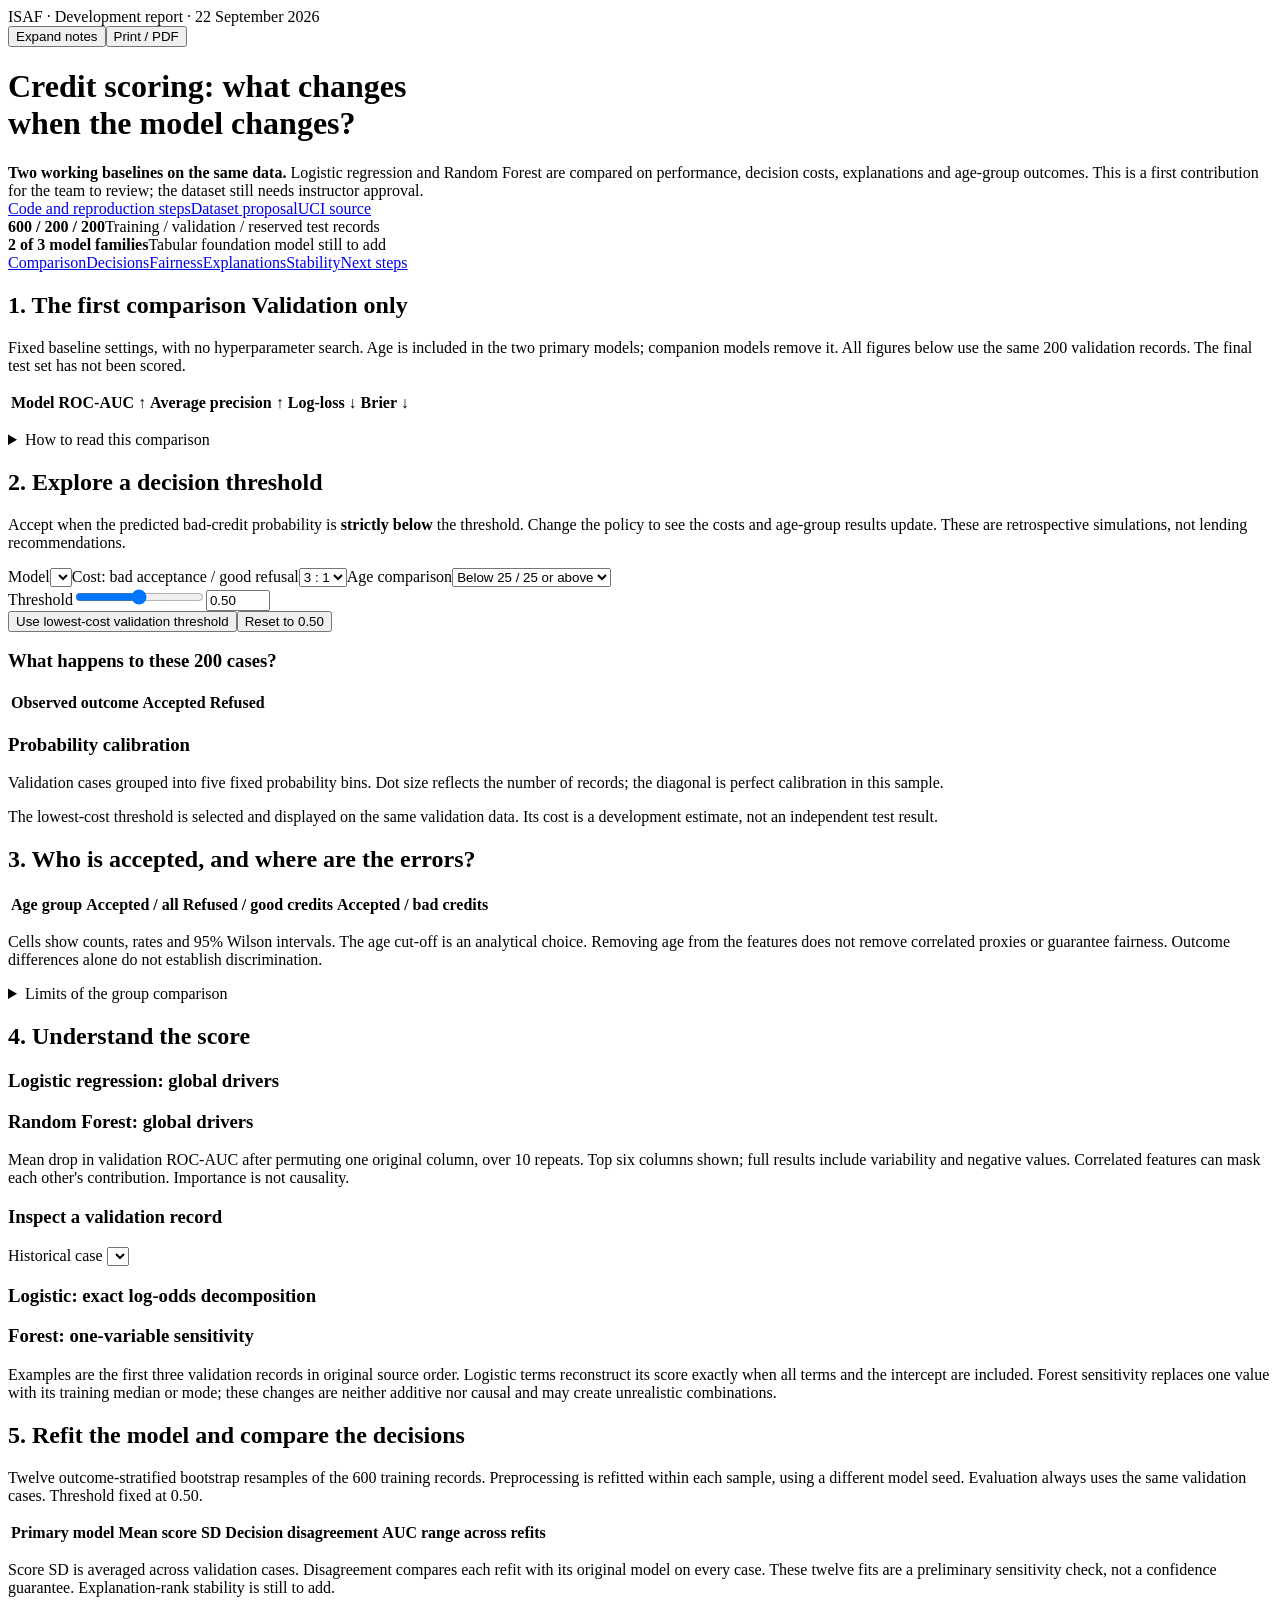
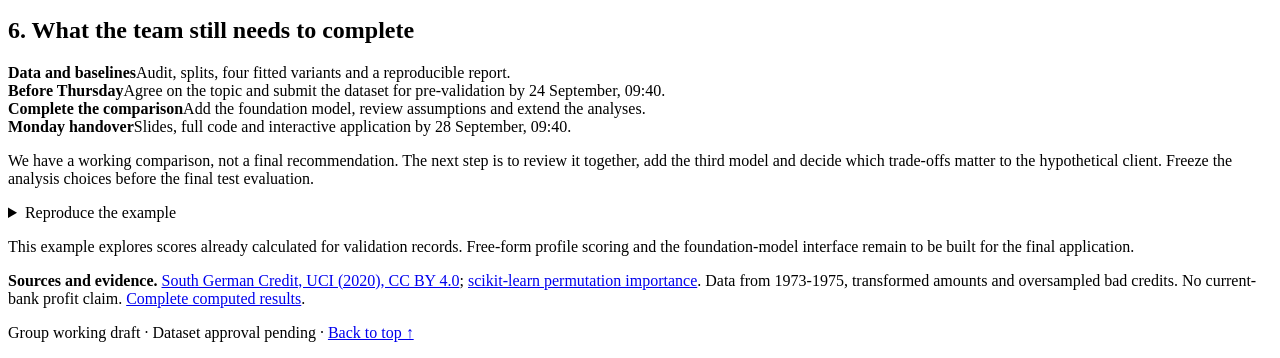
==== web/report.html @ 65735120 "Build reproducible baselines and interactive validation report" ====
<!doctype html><html lang="en"><head><meta charset="utf-8"><meta name="viewport" content="width=device-width,initial-scale=1"><meta name="description" content="Reproducible credit-scoring development results: logistic regression, Random Forest and age-group analysis."><title>Credit scoring | First model comparison</title><style>__STYLE__</style></head><body><main class="wrap" id="top">
<div class="topline"><span>ISAF · Development report · 22 September 2026</span><div class="actions"><button id="notes">Expand notes</button><button id="print">Print / PDF</button></div></div>
<h1>Credit scoring: what changes<br>when the model changes?</h1>
<div class="lede"><strong>Two working baselines on the same data.</strong> Logistic regression and Random Forest are compared on performance, decision costs, explanations and age-group outcomes. This is a first contribution for the team to review; the dataset still needs instructor approval.</div>
<div class="links"><a href="https://github.com/RemiBp/fairness-credit-scoring">Code and reproduction steps</a><a href="https://github.com/RemiBp/fairness-credit-scoring/blob/main/docs/dataset-proposal.pdf">Dataset proposal</a><a href="https://doi.org/10.24432/C5QG88">UCI source</a></div>
<div class="scores"><div class="stat"><b id="best-auc"></b><span id="best-label"></span></div><div class="stat"><b>600 / 200 / 200</b><span>Training / validation / reserved test records</span></div><div class="stat warn"><b>2 of 3 model families</b><span>Tabular foundation model still to add</span></div></div>
<nav class="toc" aria-label="Report sections"><a href="#comparison">Comparison</a><a href="#decisions">Decisions</a><a href="#fairness">Fairness</a><a href="#explain">Explanations</a><a href="#stability">Stability</a><a href="#next">Next steps</a></nav>
<section class="block" id="comparison"><h2>1. The first comparison <span class="pill">Validation only</span></h2>
<p class="note">Fixed baseline settings, with no hyperparameter search. Age is included in the two primary models; companion models remove it. All figures below use the same 200 validation records. The final test set has not been scored.</p>
<div class="table-wrap" tabindex="0" aria-label="Model metrics"><table><thead><tr><th scope="col">Model</th><th scope="col">ROC-AUC ↑</th><th scope="col">Average precision ↑</th><th scope="col">Log-loss ↓</th><th scope="col">Brier ↓</th></tr></thead><tbody id="comparison-rows"></tbody></table></div>
<p class="takeaway" id="comparison-summary"></p>
<details class="technical"><summary>How to read this comparison</summary><p>ROC-AUC measures ranking; average precision summarises the precision-recall curve for bad-credit outcomes. Log-loss and Brier evaluate probabilities. The constant baseline predicts the training bad-credit rate for every validation case.</p><p>AUC intervals and the difference between the two primary models use 1,000 paired, outcome-stratified bootstrap samples of validation rows. These are conditional on the fitted models, not estimates of all training uncertainty. Repeated decisions based on this validation set can overfit it.</p><p>Data are historical and bad credits were oversampled. Sample probabilities and calibration cannot be treated as current population default rates.</p></details></section>
<section class="block" id="decisions"><h2>2. Explore a decision threshold</h2><p class="note">Accept when the predicted bad-credit probability is <strong>strictly below</strong> the threshold. Change the policy to see the costs and age-group results update. These are retrospective simulations, not lending recommendations.</p>
<div class="controls"><label for="model">Model<select id="model"></select></label><label for="ratio">Cost: bad acceptance / good refusal<select id="ratio"><option value="1">1 : 1</option><option value="3" selected>3 : 1</option><option value="5">5 : 1</option></select></label><label for="age-cut">Age comparison<select id="age-cut"><option value="25">Below 25 / 25 or above</option><option value="30">Below 30 / 30 or above</option></select></label></div>
<div class="threshold"><label for="threshold">Threshold</label><input id="threshold" type="range" min="0" max="1" step="0.01" value="0.5"><input id="threshold-number" aria-label="Threshold value" type="number" min="0" max="1" step="0.01" value="0.50"></div>
<div class="actions"><button id="optimal">Use lowest-cost validation threshold</button><button id="reset">Reset to 0.50</button></div>
<div id="policy-stats" class="scores" aria-live="polite"></div>
<div class="split"><div class="mini"><h3>What happens to these 200 cases?</h3><table><thead><tr><th>Observed outcome</th><th>Accepted</th><th>Refused</th></tr></thead><tbody id="confusion"></tbody></table><p class="note" id="cost-note"></p></div><div class="mini"><h3>Probability calibration</h3><div id="calibration"></div><p class="note">Validation cases grouped into five fixed probability bins. Dot size reflects the number of records; the diagonal is perfect calibration in this sample.</p></div></div>
<p class="callout" id="threshold-caveat">The lowest-cost threshold is selected and displayed on the same validation data. Its cost is a development estimate, not an independent test result.</p>
</section>
<section class="block" id="fairness"><h2>3. Who is accepted, and where are the errors?</h2><p class="note" id="fairness-context"></p><div class="table-wrap" tabindex="0" aria-label="Age group outcomes"><table><thead><tr><th>Age group</th><th>Accepted / all</th><th>Refused / good credits</th><th>Accepted / bad credits</th></tr></thead><tbody id="fairness-rows"></tbody></table></div><p class="takeaway" id="fairness-gap"></p>
<p class="note">Cells show counts, rates and 95% Wilson intervals. The age cut-off is an analytical choice. Removing age from the features does not remove correlated proxies or guarantee fairness. Outcome differences alone do not establish discrimination.</p>
<details class="technical"><summary>Limits of the group comparison</summary><p>Intervals describe uncertainty in each subgroup rate conditional on the model and chosen threshold. They are not confidence intervals for a between-group difference and do not account for threshold selection. Small denominators make estimates imprecise. The dataset's combined personal-status variable cannot reliably reconstruct sex, so no male/female analysis is attempted.</p></details></section>
<section class="block" id="explain"><h2>4. Understand the score</h2><div class="split"><div><h3>Logistic regression: global drivers</h3><div id="logistic-importance"></div></div><div><h3>Random Forest: global drivers</h3><div id="forest-importance"></div></div></div><p class="note">Mean drop in validation ROC-AUC after permuting one original column, over 10 repeats. Top six columns shown; full results include variability and negative values. Correlated features can mask each other's contribution. Importance is not causality.</p>
<h3>Inspect a validation record</h3><label for="case-select" class="note">Historical case</label> <select id="case-select"></select><div id="case-info" class="callout"></div>
<div class="split"><div><h3>Logistic: exact log-odds decomposition</h3><div id="logistic-local"></div></div><div><h3>Forest: one-variable sensitivity</h3><div id="forest-local"></div></div></div><p class="note">Examples are the first three validation records in original source order. Logistic terms reconstruct its score exactly when all terms and the intercept are included. Forest sensitivity replaces one value with its training median or mode; these changes are neither additive nor causal and may create unrealistic combinations.</p></section>
<section class="block" id="stability"><h2>5. Refit the model and compare the decisions</h2><p class="note">Twelve outcome-stratified bootstrap resamples of the 600 training records. Preprocessing is refitted within each sample, using a different model seed. Evaluation always uses the same validation cases. Threshold fixed at 0.50.</p><div class="table-wrap" tabindex="0"><table><thead><tr><th>Primary model</th><th>Mean score SD</th><th>Decision disagreement</th><th>AUC range across refits</th></tr></thead><tbody id="stability-rows"></tbody></table></div><p class="note">Score SD is averaged across validation cases. Disagreement compares each refit with its original model on every case. These twelve fits are a preliminary sensitivity check, not a confidence guarantee. Explanation-rank stability is still to add.</p></section>
<section class="block" id="next"><h2>6. What the team still needs to complete</h2><div class="progress"><div><b>Data and baselines</b>Audit, splits, four fitted variants and a reproducible report.</div><div><b>Before Thursday</b>Agree on the topic and submit the dataset for pre-validation by 24 September, 09:40.</div><div><b>Complete the comparison</b>Add the foundation model, review assumptions and extend the analyses.</div><div><b>Monday handover</b>Slides, full code and interactive application by 28 September, 09:40.</div></div>
<p>We have a working comparison, not a final recommendation. The next step is to review it together, add the third model and decide which trade-offs matter to the hypothetical client. Freeze the analysis choices before the final test evaluation.</p>
<details class="technical"><summary>Reproduce the example</summary><p>From the repository root, create a Python environment, install <code>requirements.txt</code>, then run <code>python benchmark.py</code> and <code>python build_report.py</code>. Open <code>docs/index.html</code>. It is self-contained and works offline. Fitted pipelines are saved locally in <code>models/</code>; public results contain validation predictions only.</p><p id="versions"></p><p>Model settings: regularised logistic regression with C=1; Random Forest with 250 trees, minimum leaf size 5 and square-root feature sampling. No tuning of those settings was conducted.</p></details>
<p class="note">This example explores scores already calculated for validation records. Free-form profile scoring and the foundation-model interface remain to be built for the final application.</p></section>
<footer class="foot"><strong>Sources and evidence.</strong> <a href="https://doi.org/10.24432/C5QG88">South German Credit, UCI (2020), CC BY 4.0</a>; <a href="https://scikit-learn.org/1.7/modules/permutation_importance.html">scikit-learn permutation importance</a>. Data from 1973-1975, transformed amounts and oversampled bad credits. No current-bank profit claim. <a href="https://github.com/RemiBp/fairness-credit-scoring/tree/main/results">Complete computed results</a>.<p>Group working draft · Dataset approval pending · <a href="#top">Back to top ↑</a></p></footer>
<noscript><p class="callout">Enable JavaScript to display the computed metrics and use the controls. The JSON results are available in the repository.</p></noscript></main><script id="benchmark-data" type="application/json">__DATA__</script><script>__METRICS__
__APP__</script></body></html>
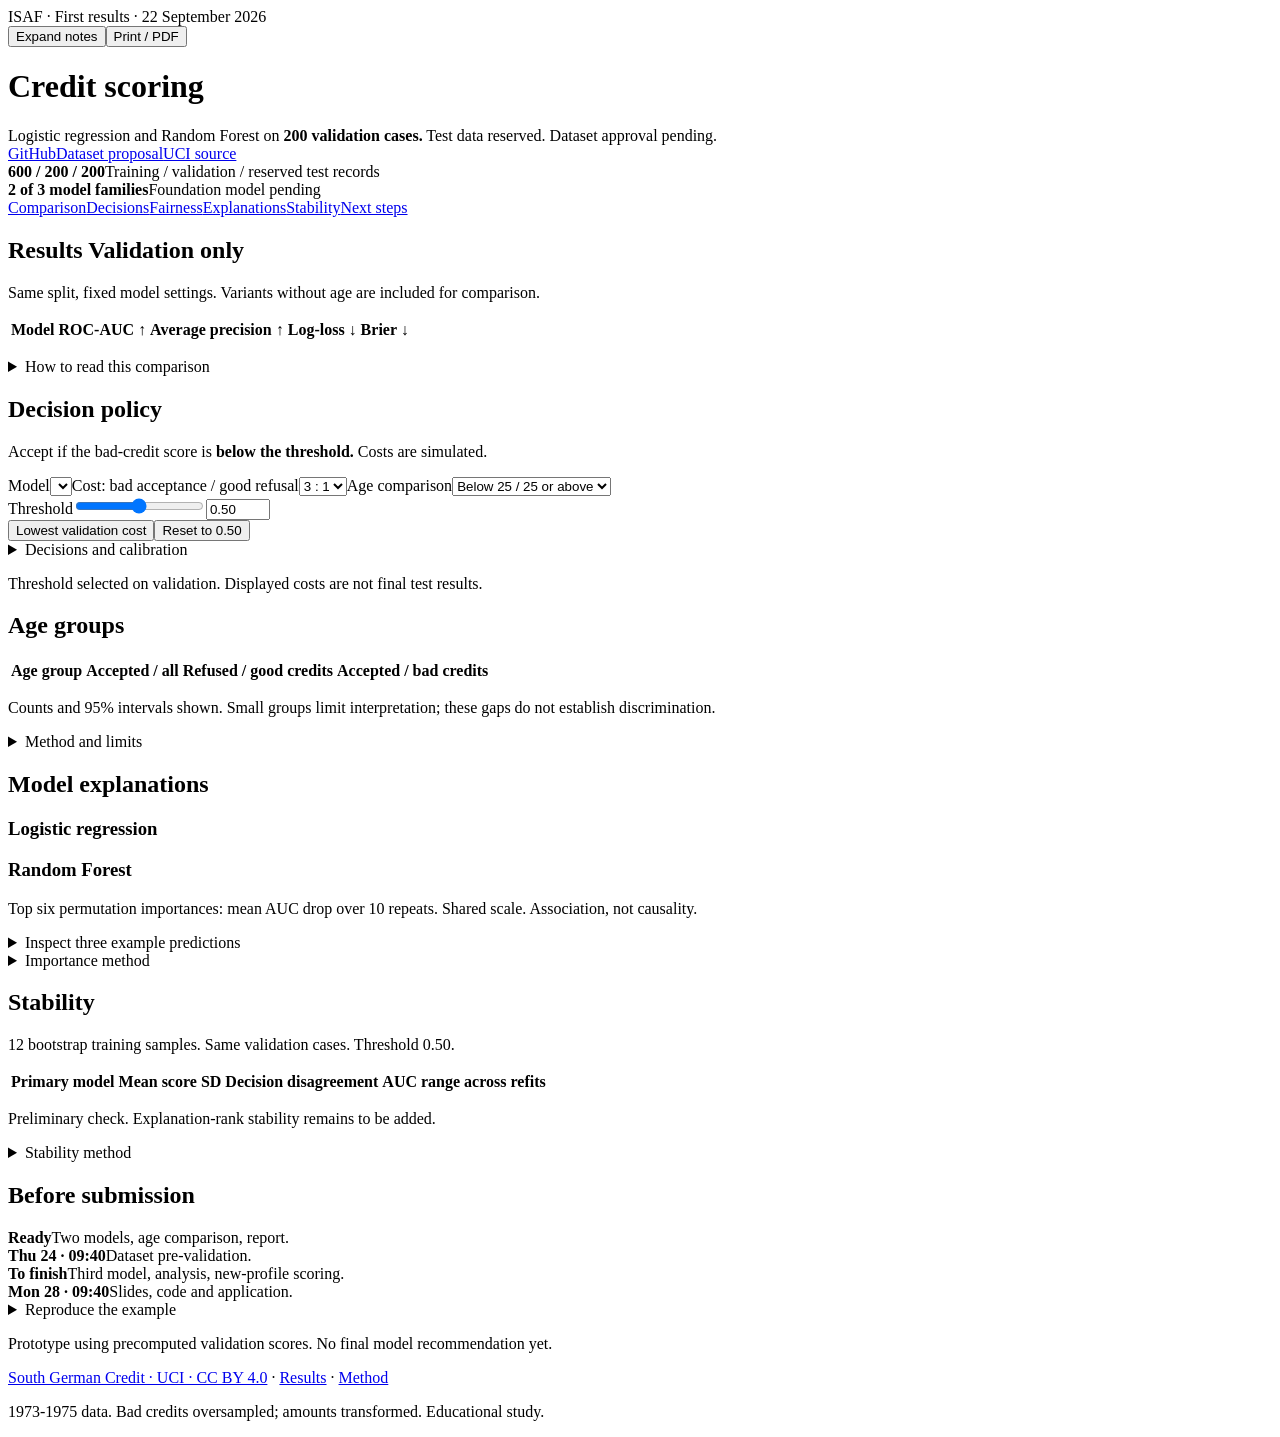
==== commit c068a926: "Shorten report and repository overview" ====
--- a/web/report.html
+++ b/web/report.html
@@ -1,34 +1,33 @@
 <!doctype html><html lang="en"><head><meta charset="utf-8"><meta name="viewport" content="width=device-width,initial-scale=1"><meta name="description" content="Reproducible credit-scoring development results: logistic regression, Random Forest and age-group analysis."><title>Credit scoring | First model comparison</title><style>__STYLE__</style></head><body><main class="wrap" id="top">
-<div class="topline"><span>ISAF · Development report · 22 September 2026</span><div class="actions"><button id="notes">Expand notes</button><button id="print">Print / PDF</button></div></div>
-<h1>Credit scoring: what changes<br>when the model changes?</h1>
-<div class="lede"><strong>Two working baselines on the same data.</strong> Logistic regression and Random Forest are compared on performance, decision costs, explanations and age-group outcomes. This is a first contribution for the team to review; the dataset still needs instructor approval.</div>
-<div class="links"><a href="https://github.com/RemiBp/fairness-credit-scoring">Code and reproduction steps</a><a href="https://github.com/RemiBp/fairness-credit-scoring/blob/main/docs/dataset-proposal.pdf">Dataset proposal</a><a href="https://doi.org/10.24432/C5QG88">UCI source</a></div>
-<div class="scores"><div class="stat"><b id="best-auc"></b><span id="best-label"></span></div><div class="stat"><b>600 / 200 / 200</b><span>Training / validation / reserved test records</span></div><div class="stat warn"><b>2 of 3 model families</b><span>Tabular foundation model still to add</span></div></div>
+<div class="topline"><span>ISAF · First results · 22 September 2026</span><div class="actions"><button id="notes">Expand notes</button><button id="print">Print / PDF</button></div></div>
+<h1>Credit scoring</h1>
+<div class="lede">Logistic regression and Random Forest on <strong>200 validation cases.</strong> Test data reserved. Dataset approval pending.</div>
+<div class="links"><a href="https://github.com/RemiBp/fairness-credit-scoring">GitHub</a><a href="https://github.com/RemiBp/fairness-credit-scoring/blob/main/docs/dataset-proposal.pdf">Dataset proposal</a><a href="https://doi.org/10.24432/C5QG88">UCI source</a></div>
+<div class="scores"><div class="stat"><b id="best-auc"></b><span id="best-label"></span></div><div class="stat"><b>600 / 200 / 200</b><span>Training / validation / reserved test records</span></div><div class="stat warn"><b>2 of 3 model families</b><span>Foundation model pending</span></div></div>
 <nav class="toc" aria-label="Report sections"><a href="#comparison">Comparison</a><a href="#decisions">Decisions</a><a href="#fairness">Fairness</a><a href="#explain">Explanations</a><a href="#stability">Stability</a><a href="#next">Next steps</a></nav>
-<section class="block" id="comparison"><h2>1. The first comparison <span class="pill">Validation only</span></h2>
-<p class="note">Fixed baseline settings, with no hyperparameter search. Age is included in the two primary models; companion models remove it. All figures below use the same 200 validation records. The final test set has not been scored.</p>
+<section class="block" id="comparison"><h2>Results <span class="pill">Validation only</span></h2>
+<p class="note">Same split, fixed model settings. Variants without age are included for comparison.</p>
 <div class="table-wrap" tabindex="0" aria-label="Model metrics"><table><thead><tr><th scope="col">Model</th><th scope="col">ROC-AUC ↑</th><th scope="col">Average precision ↑</th><th scope="col">Log-loss ↓</th><th scope="col">Brier ↓</th></tr></thead><tbody id="comparison-rows"></tbody></table></div>
 <p class="takeaway" id="comparison-summary"></p>
 <details class="technical"><summary>How to read this comparison</summary><p>ROC-AUC measures ranking; average precision summarises the precision-recall curve for bad-credit outcomes. Log-loss and Brier evaluate probabilities. The constant baseline predicts the training bad-credit rate for every validation case.</p><p>AUC intervals and the difference between the two primary models use 1,000 paired, outcome-stratified bootstrap samples of validation rows. These are conditional on the fitted models, not estimates of all training uncertainty. Repeated decisions based on this validation set can overfit it.</p><p>Data are historical and bad credits were oversampled. Sample probabilities and calibration cannot be treated as current population default rates.</p></details></section>
-<section class="block" id="decisions"><h2>2. Explore a decision threshold</h2><p class="note">Accept when the predicted bad-credit probability is <strong>strictly below</strong> the threshold. Change the policy to see the costs and age-group results update. These are retrospective simulations, not lending recommendations.</p>
+<section class="block" id="decisions"><h2>Decision policy</h2><p class="note">Accept if the bad-credit score is <strong>below the threshold.</strong> Costs are simulated.</p>
 <div class="controls"><label for="model">Model<select id="model"></select></label><label for="ratio">Cost: bad acceptance / good refusal<select id="ratio"><option value="1">1 : 1</option><option value="3" selected>3 : 1</option><option value="5">5 : 1</option></select></label><label for="age-cut">Age comparison<select id="age-cut"><option value="25">Below 25 / 25 or above</option><option value="30">Below 30 / 30 or above</option></select></label></div>
 <div class="threshold"><label for="threshold">Threshold</label><input id="threshold" type="range" min="0" max="1" step="0.01" value="0.5"><input id="threshold-number" aria-label="Threshold value" type="number" min="0" max="1" step="0.01" value="0.50"></div>
-<div class="actions"><button id="optimal">Use lowest-cost validation threshold</button><button id="reset">Reset to 0.50</button></div>
+<div class="actions"><button id="optimal">Lowest validation cost</button><button id="reset">Reset to 0.50</button></div>
 <div id="policy-stats" class="scores" aria-live="polite"></div>
-<div class="split"><div class="mini"><h3>What happens to these 200 cases?</h3><table><thead><tr><th>Observed outcome</th><th>Accepted</th><th>Refused</th></tr></thead><tbody id="confusion"></tbody></table><p class="note" id="cost-note"></p></div><div class="mini"><h3>Probability calibration</h3><div id="calibration"></div><p class="note">Validation cases grouped into five fixed probability bins. Dot size reflects the number of records; the diagonal is perfect calibration in this sample.</p></div></div>
-<p class="callout" id="threshold-caveat">The lowest-cost threshold is selected and displayed on the same validation data. Its cost is a development estimate, not an independent test result.</p>
+<details class="technical"><summary>Decisions and calibration</summary><div class="split"><div class="mini"><h3>Observed outcomes</h3><table><thead><tr><th>Observed outcome</th><th>Accepted</th><th>Refused</th></tr></thead><tbody id="confusion"></tbody></table><p class="note" id="cost-note"></p></div><div class="mini"><h3>Probability calibration</h3><div id="calibration"></div><p class="note">Five probability bins. Dot size shows the count; the diagonal is perfect calibration.</p></div></div></details>
+<p class="callout" id="threshold-caveat">Threshold selected on validation. Displayed costs are not final test results.</p>
 </section>
-<section class="block" id="fairness"><h2>3. Who is accepted, and where are the errors?</h2><p class="note" id="fairness-context"></p><div class="table-wrap" tabindex="0" aria-label="Age group outcomes"><table><thead><tr><th>Age group</th><th>Accepted / all</th><th>Refused / good credits</th><th>Accepted / bad credits</th></tr></thead><tbody id="fairness-rows"></tbody></table></div><p class="takeaway" id="fairness-gap"></p>
-<p class="note">Cells show counts, rates and 95% Wilson intervals. The age cut-off is an analytical choice. Removing age from the features does not remove correlated proxies or guarantee fairness. Outcome differences alone do not establish discrimination.</p>
-<details class="technical"><summary>Limits of the group comparison</summary><p>Intervals describe uncertainty in each subgroup rate conditional on the model and chosen threshold. They are not confidence intervals for a between-group difference and do not account for threshold selection. Small denominators make estimates imprecise. The dataset's combined personal-status variable cannot reliably reconstruct sex, so no male/female analysis is attempted.</p></details></section>
-<section class="block" id="explain"><h2>4. Understand the score</h2><div class="split"><div><h3>Logistic regression: global drivers</h3><div id="logistic-importance"></div></div><div><h3>Random Forest: global drivers</h3><div id="forest-importance"></div></div></div><p class="note">Mean drop in validation ROC-AUC after permuting one original column, over 10 repeats. Top six columns shown; full results include variability and negative values. Correlated features can mask each other's contribution. Importance is not causality.</p>
-<h3>Inspect a validation record</h3><label for="case-select" class="note">Historical case</label> <select id="case-select"></select><div id="case-info" class="callout"></div>
-<div class="split"><div><h3>Logistic: exact log-odds decomposition</h3><div id="logistic-local"></div></div><div><h3>Forest: one-variable sensitivity</h3><div id="forest-local"></div></div></div><p class="note">Examples are the first three validation records in original source order. Logistic terms reconstruct its score exactly when all terms and the intercept are included. Forest sensitivity replaces one value with its training median or mode; these changes are neither additive nor causal and may create unrealistic combinations.</p></section>
-<section class="block" id="stability"><h2>5. Refit the model and compare the decisions</h2><p class="note">Twelve outcome-stratified bootstrap resamples of the 600 training records. Preprocessing is refitted within each sample, using a different model seed. Evaluation always uses the same validation cases. Threshold fixed at 0.50.</p><div class="table-wrap" tabindex="0"><table><thead><tr><th>Primary model</th><th>Mean score SD</th><th>Decision disagreement</th><th>AUC range across refits</th></tr></thead><tbody id="stability-rows"></tbody></table></div><p class="note">Score SD is averaged across validation cases. Disagreement compares each refit with its original model on every case. These twelve fits are a preliminary sensitivity check, not a confidence guarantee. Explanation-rank stability is still to add.</p></section>
-<section class="block" id="next"><h2>6. What the team still needs to complete</h2><div class="progress"><div><b>Data and baselines</b>Audit, splits, four fitted variants and a reproducible report.</div><div><b>Before Thursday</b>Agree on the topic and submit the dataset for pre-validation by 24 September, 09:40.</div><div><b>Complete the comparison</b>Add the foundation model, review assumptions and extend the analyses.</div><div><b>Monday handover</b>Slides, full code and interactive application by 28 September, 09:40.</div></div>
-<p>We have a working comparison, not a final recommendation. The next step is to review it together, add the third model and decide which trade-offs matter to the hypothetical client. Freeze the analysis choices before the final test evaluation.</p>
+<section class="block" id="fairness"><h2>Age groups</h2><p class="note" id="fairness-context"></p><div class="table-wrap" tabindex="0" aria-label="Age group outcomes"><table><thead><tr><th>Age group</th><th>Accepted / all</th><th>Refused / good credits</th><th>Accepted / bad credits</th></tr></thead><tbody id="fairness-rows"></tbody></table></div><p class="takeaway" id="fairness-gap"></p>
+<p class="note">Counts and 95% intervals shown. Small groups limit interpretation; these gaps do not establish discrimination.</p>
+<details class="technical"><summary>Method and limits</summary><p>The age cut-off is an analytical choice. Excluding age does not remove correlated proxies or guarantee fairness.</p><p>Intervals describe uncertainty in each subgroup rate conditional on the model and chosen threshold. They are not confidence intervals for a between-group difference and do not account for threshold selection. Small denominators make estimates imprecise. The dataset's combined personal-status variable cannot reliably reconstruct sex, so no male/female analysis is attempted.</p></details></section>
+<section class="block" id="explain"><h2>Model explanations</h2><div class="split"><div><h3>Logistic regression</h3><div id="logistic-importance"></div></div><div><h3>Random Forest</h3><div id="forest-importance"></div></div></div><p class="note">Top six permutation importances: mean AUC drop over 10 repeats. Shared scale. Association, not causality.</p>
+<details class="technical"><summary>Inspect three example predictions</summary><label for="case-select" class="note">Historical case</label> <select id="case-select"></select><div id="case-info" class="callout"></div>
+<div class="split"><div><h3>Logistic: exact log-odds decomposition</h3><div id="logistic-local"></div></div><div><h3>Forest: one-variable sensitivity</h3><div id="forest-local"></div></div></div><p class="note">First three validation rows in source order. Logistic terms sum to the logit. Forest sensitivity replaces one variable with its training median or mode; it is not additive or causal.</p></details><details class="technical"><summary>Importance method</summary><p>Original columns are permuted on validation. Correlated features can mask each other. Full results include the repeat variability and negative importances.</p></details></section>
+<section class="block" id="stability"><h2>Stability</h2><p class="note">12 bootstrap training samples. Same validation cases. Threshold 0.50.</p><div class="table-wrap" tabindex="0"><table><thead><tr><th>Primary model</th><th>Mean score SD</th><th>Decision disagreement</th><th>AUC range across refits</th></tr></thead><tbody id="stability-rows"></tbody></table></div><p class="note">Preliminary check. Explanation-rank stability remains to be added.</p><details class="technical"><summary>Stability method</summary><p>Training resamples are stratified by outcome. Preprocessing is refitted each time with a different model seed. Score SD is averaged across validation cases. Decision disagreement compares each refit with the original model. Twelve refits do not provide a confidence guarantee.</p></details></section>
+<section class="block" id="next"><h2>Before submission</h2><div class="progress"><div><b>Ready</b>Two models, age comparison, report.</div><div><b>Thu 24 · 09:40</b>Dataset pre-validation.</div><div><b>To finish</b>Third model, analysis, new-profile scoring.</div><div><b>Mon 28 · 09:40</b>Slides, code and application.</div></div>
 <details class="technical"><summary>Reproduce the example</summary><p>From the repository root, create a Python environment, install <code>requirements.txt</code>, then run <code>python benchmark.py</code> and <code>python build_report.py</code>. Open <code>docs/index.html</code>. It is self-contained and works offline. Fitted pipelines are saved locally in <code>models/</code>; public results contain validation predictions only.</p><p id="versions"></p><p>Model settings: regularised logistic regression with C=1; Random Forest with 250 trees, minimum leaf size 5 and square-root feature sampling. No tuning of those settings was conducted.</p></details>
-<p class="note">This example explores scores already calculated for validation records. Free-form profile scoring and the foundation-model interface remain to be built for the final application.</p></section>
-<footer class="foot"><strong>Sources and evidence.</strong> <a href="https://doi.org/10.24432/C5QG88">South German Credit, UCI (2020), CC BY 4.0</a>; <a href="https://scikit-learn.org/1.7/modules/permutation_importance.html">scikit-learn permutation importance</a>. Data from 1973-1975, transformed amounts and oversampled bad credits. No current-bank profit claim. <a href="https://github.com/RemiBp/fairness-credit-scoring/tree/main/results">Complete computed results</a>.<p>Group working draft · Dataset approval pending · <a href="#top">Back to top ↑</a></p></footer>
+<p class="note">Prototype using precomputed validation scores. No final model recommendation yet.</p></section>
+<footer class="foot"><a href="https://doi.org/10.24432/C5QG88">South German Credit · UCI · CC BY 4.0</a> · <a href="https://github.com/RemiBp/fairness-credit-scoring/tree/main/results">Results</a> · <a href="https://github.com/RemiBp/fairness-credit-scoring/blob/main/docs/protocol.md">Method</a><p>1973-1975 data. Bad credits oversampled; amounts transformed. Educational study.</p></footer>
 <noscript><p class="callout">Enable JavaScript to display the computed metrics and use the controls. The JSON results are available in the repository.</p></noscript></main><script id="benchmark-data" type="application/json">__DATA__</script><script>__METRICS__
 __APP__</script></body></html>
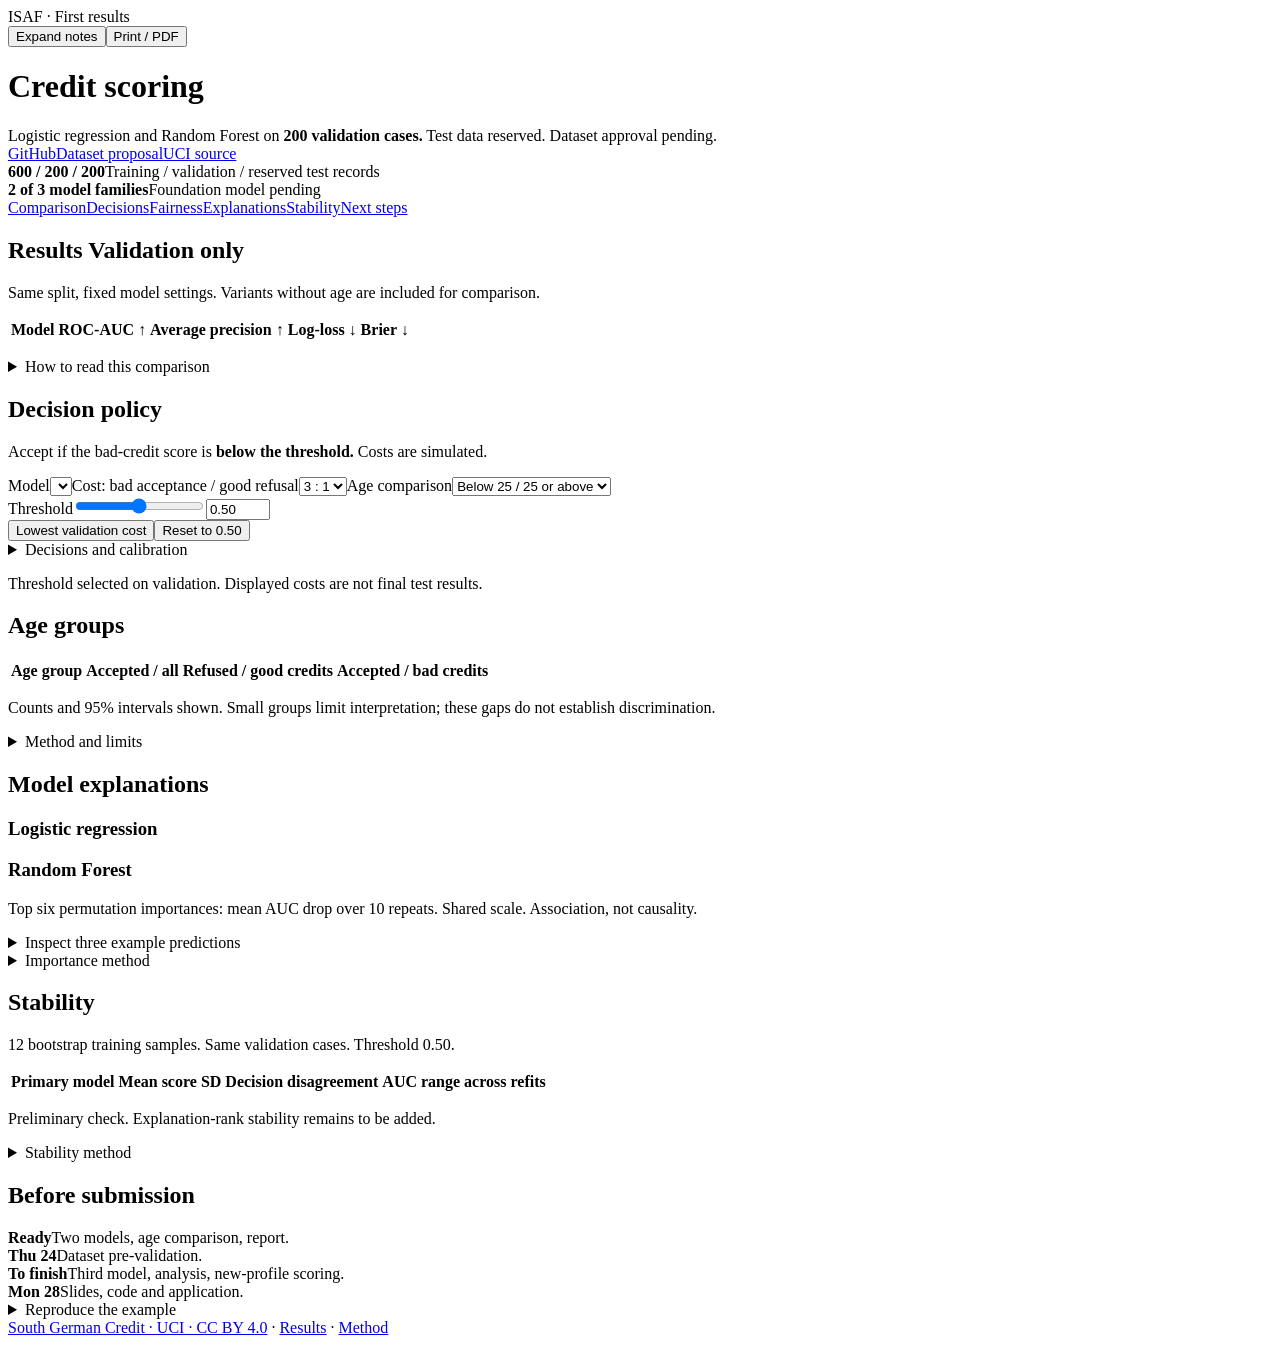
==== commit 8ec383d4: "Simplify report dates and remove redundant copy" ====
--- a/web/report.html
+++ b/web/report.html
@@ -1,5 +1,5 @@
 <!doctype html><html lang="en"><head><meta charset="utf-8"><meta name="viewport" content="width=device-width,initial-scale=1"><meta name="description" content="Reproducible credit-scoring development results: logistic regression, Random Forest and age-group analysis."><title>Credit scoring | First model comparison</title><style>__STYLE__</style></head><body><main class="wrap" id="top">
-<div class="topline"><span>ISAF · First results · 22 September 2026</span><div class="actions"><button id="notes">Expand notes</button><button id="print">Print / PDF</button></div></div>
+<div class="topline"><span>ISAF · First results</span><div class="actions"><button id="notes">Expand notes</button><button id="print">Print / PDF</button></div></div>
 <h1>Credit scoring</h1>
 <div class="lede">Logistic regression and Random Forest on <strong>200 validation cases.</strong> Test data reserved. Dataset approval pending.</div>
 <div class="links"><a href="https://github.com/RemiBp/fairness-credit-scoring">GitHub</a><a href="https://github.com/RemiBp/fairness-credit-scoring/blob/main/docs/dataset-proposal.pdf">Dataset proposal</a><a href="https://doi.org/10.24432/C5QG88">UCI source</a></div>
@@ -25,9 +25,9 @@
 <details class="technical"><summary>Inspect three example predictions</summary><label for="case-select" class="note">Historical case</label> <select id="case-select"></select><div id="case-info" class="callout"></div>
 <div class="split"><div><h3>Logistic: exact log-odds decomposition</h3><div id="logistic-local"></div></div><div><h3>Forest: one-variable sensitivity</h3><div id="forest-local"></div></div></div><p class="note">First three validation rows in source order. Logistic terms sum to the logit. Forest sensitivity replaces one variable with its training median or mode; it is not additive or causal.</p></details><details class="technical"><summary>Importance method</summary><p>Original columns are permuted on validation. Correlated features can mask each other. Full results include the repeat variability and negative importances.</p></details></section>
 <section class="block" id="stability"><h2>Stability</h2><p class="note">12 bootstrap training samples. Same validation cases. Threshold 0.50.</p><div class="table-wrap" tabindex="0"><table><thead><tr><th>Primary model</th><th>Mean score SD</th><th>Decision disagreement</th><th>AUC range across refits</th></tr></thead><tbody id="stability-rows"></tbody></table></div><p class="note">Preliminary check. Explanation-rank stability remains to be added.</p><details class="technical"><summary>Stability method</summary><p>Training resamples are stratified by outcome. Preprocessing is refitted each time with a different model seed. Score SD is averaged across validation cases. Decision disagreement compares each refit with the original model. Twelve refits do not provide a confidence guarantee.</p></details></section>
-<section class="block" id="next"><h2>Before submission</h2><div class="progress"><div><b>Ready</b>Two models, age comparison, report.</div><div><b>Thu 24 · 09:40</b>Dataset pre-validation.</div><div><b>To finish</b>Third model, analysis, new-profile scoring.</div><div><b>Mon 28 · 09:40</b>Slides, code and application.</div></div>
+<section class="block" id="next"><h2>Before submission</h2><div class="progress"><div><b>Ready</b>Two models, age comparison, report.</div><div><b>Thu 24</b>Dataset pre-validation.</div><div><b>To finish</b>Third model, analysis, new-profile scoring.</div><div><b>Mon 28</b>Slides, code and application.</div></div>
 <details class="technical"><summary>Reproduce the example</summary><p>From the repository root, create a Python environment, install <code>requirements.txt</code>, then run <code>python benchmark.py</code> and <code>python build_report.py</code>. Open <code>docs/index.html</code>. It is self-contained and works offline. Fitted pipelines are saved locally in <code>models/</code>; public results contain validation predictions only.</p><p id="versions"></p><p>Model settings: regularised logistic regression with C=1; Random Forest with 250 trees, minimum leaf size 5 and square-root feature sampling. No tuning of those settings was conducted.</p></details>
-<p class="note">Prototype using precomputed validation scores. No final model recommendation yet.</p></section>
-<footer class="foot"><a href="https://doi.org/10.24432/C5QG88">South German Credit · UCI · CC BY 4.0</a> · <a href="https://github.com/RemiBp/fairness-credit-scoring/tree/main/results">Results</a> · <a href="https://github.com/RemiBp/fairness-credit-scoring/blob/main/docs/protocol.md">Method</a><p>1973-1975 data. Bad credits oversampled; amounts transformed. Educational study.</p></footer>
+</section>
+<footer class="foot"><a href="https://doi.org/10.24432/C5QG88">South German Credit · UCI · CC BY 4.0</a> · <a href="https://github.com/RemiBp/fairness-credit-scoring/tree/main/results">Results</a> · <a href="https://github.com/RemiBp/fairness-credit-scoring/blob/main/docs/protocol.md">Method</a></footer>
 <noscript><p class="callout">Enable JavaScript to display the computed metrics and use the controls. The JSON results are available in the repository.</p></noscript></main><script id="benchmark-data" type="application/json">__DATA__</script><script>__METRICS__
 __APP__</script></body></html>
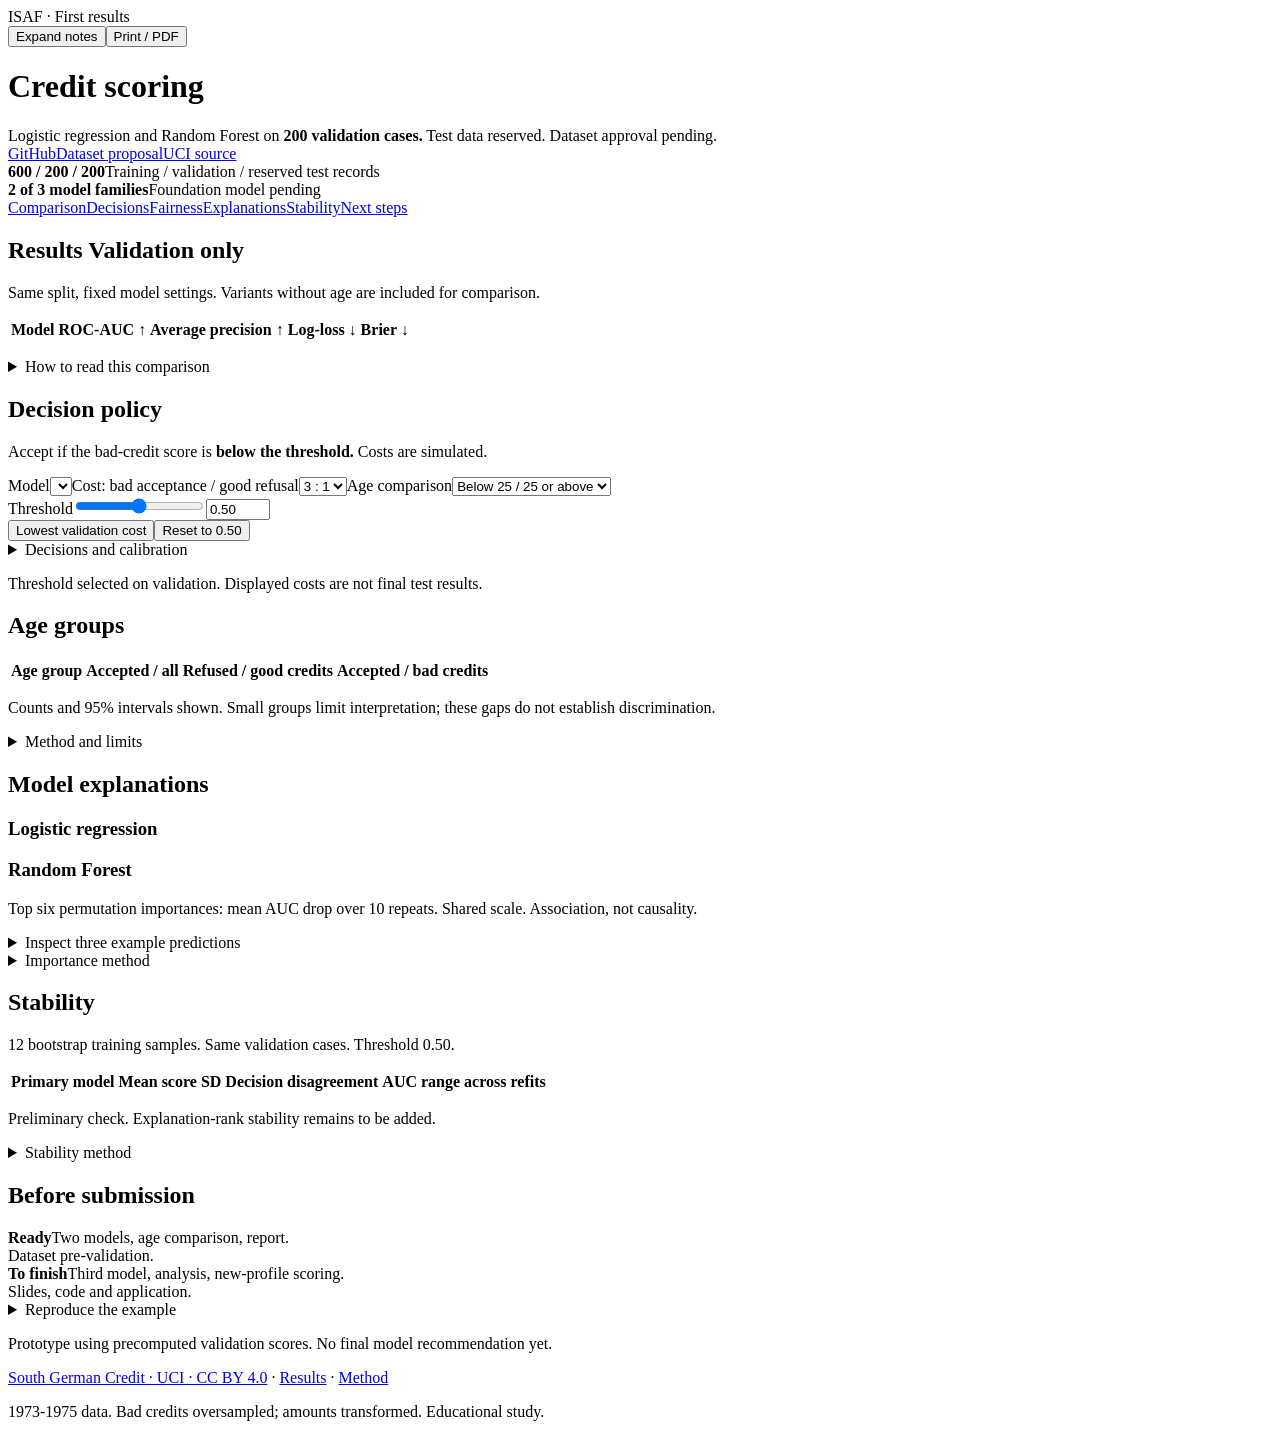
==== commit 02b4f683: "Restore previous report and remove calendar dates" ====
--- a/web/report.html
+++ b/web/report.html
@@ -25,9 +25,9 @@
 <details class="technical"><summary>Inspect three example predictions</summary><label for="case-select" class="note">Historical case</label> <select id="case-select"></select><div id="case-info" class="callout"></div>
 <div class="split"><div><h3>Logistic: exact log-odds decomposition</h3><div id="logistic-local"></div></div><div><h3>Forest: one-variable sensitivity</h3><div id="forest-local"></div></div></div><p class="note">First three validation rows in source order. Logistic terms sum to the logit. Forest sensitivity replaces one variable with its training median or mode; it is not additive or causal.</p></details><details class="technical"><summary>Importance method</summary><p>Original columns are permuted on validation. Correlated features can mask each other. Full results include the repeat variability and negative importances.</p></details></section>
 <section class="block" id="stability"><h2>Stability</h2><p class="note">12 bootstrap training samples. Same validation cases. Threshold 0.50.</p><div class="table-wrap" tabindex="0"><table><thead><tr><th>Primary model</th><th>Mean score SD</th><th>Decision disagreement</th><th>AUC range across refits</th></tr></thead><tbody id="stability-rows"></tbody></table></div><p class="note">Preliminary check. Explanation-rank stability remains to be added.</p><details class="technical"><summary>Stability method</summary><p>Training resamples are stratified by outcome. Preprocessing is refitted each time with a different model seed. Score SD is averaged across validation cases. Decision disagreement compares each refit with the original model. Twelve refits do not provide a confidence guarantee.</p></details></section>
-<section class="block" id="next"><h2>Before submission</h2><div class="progress"><div><b>Ready</b>Two models, age comparison, report.</div><div><b>Thu 24</b>Dataset pre-validation.</div><div><b>To finish</b>Third model, analysis, new-profile scoring.</div><div><b>Mon 28</b>Slides, code and application.</div></div>
+<section class="block" id="next"><h2>Before submission</h2><div class="progress"><div><b>Ready</b>Two models, age comparison, report.</div><div>Dataset pre-validation.</div><div><b>To finish</b>Third model, analysis, new-profile scoring.</div><div>Slides, code and application.</div></div>
 <details class="technical"><summary>Reproduce the example</summary><p>From the repository root, create a Python environment, install <code>requirements.txt</code>, then run <code>python benchmark.py</code> and <code>python build_report.py</code>. Open <code>docs/index.html</code>. It is self-contained and works offline. Fitted pipelines are saved locally in <code>models/</code>; public results contain validation predictions only.</p><p id="versions"></p><p>Model settings: regularised logistic regression with C=1; Random Forest with 250 trees, minimum leaf size 5 and square-root feature sampling. No tuning of those settings was conducted.</p></details>
-</section>
-<footer class="foot"><a href="https://doi.org/10.24432/C5QG88">South German Credit · UCI · CC BY 4.0</a> · <a href="https://github.com/RemiBp/fairness-credit-scoring/tree/main/results">Results</a> · <a href="https://github.com/RemiBp/fairness-credit-scoring/blob/main/docs/protocol.md">Method</a></footer>
+<p class="note">Prototype using precomputed validation scores. No final model recommendation yet.</p></section>
+<footer class="foot"><a href="https://doi.org/10.24432/C5QG88">South German Credit · UCI · CC BY 4.0</a> · <a href="https://github.com/RemiBp/fairness-credit-scoring/tree/main/results">Results</a> · <a href="https://github.com/RemiBp/fairness-credit-scoring/blob/main/docs/protocol.md">Method</a><p>1973-1975 data. Bad credits oversampled; amounts transformed. Educational study.</p></footer>
 <noscript><p class="callout">Enable JavaScript to display the computed metrics and use the controls. The JSON results are available in the repository.</p></noscript></main><script id="benchmark-data" type="application/json">__DATA__</script><script>__METRICS__
 __APP__</script></body></html>
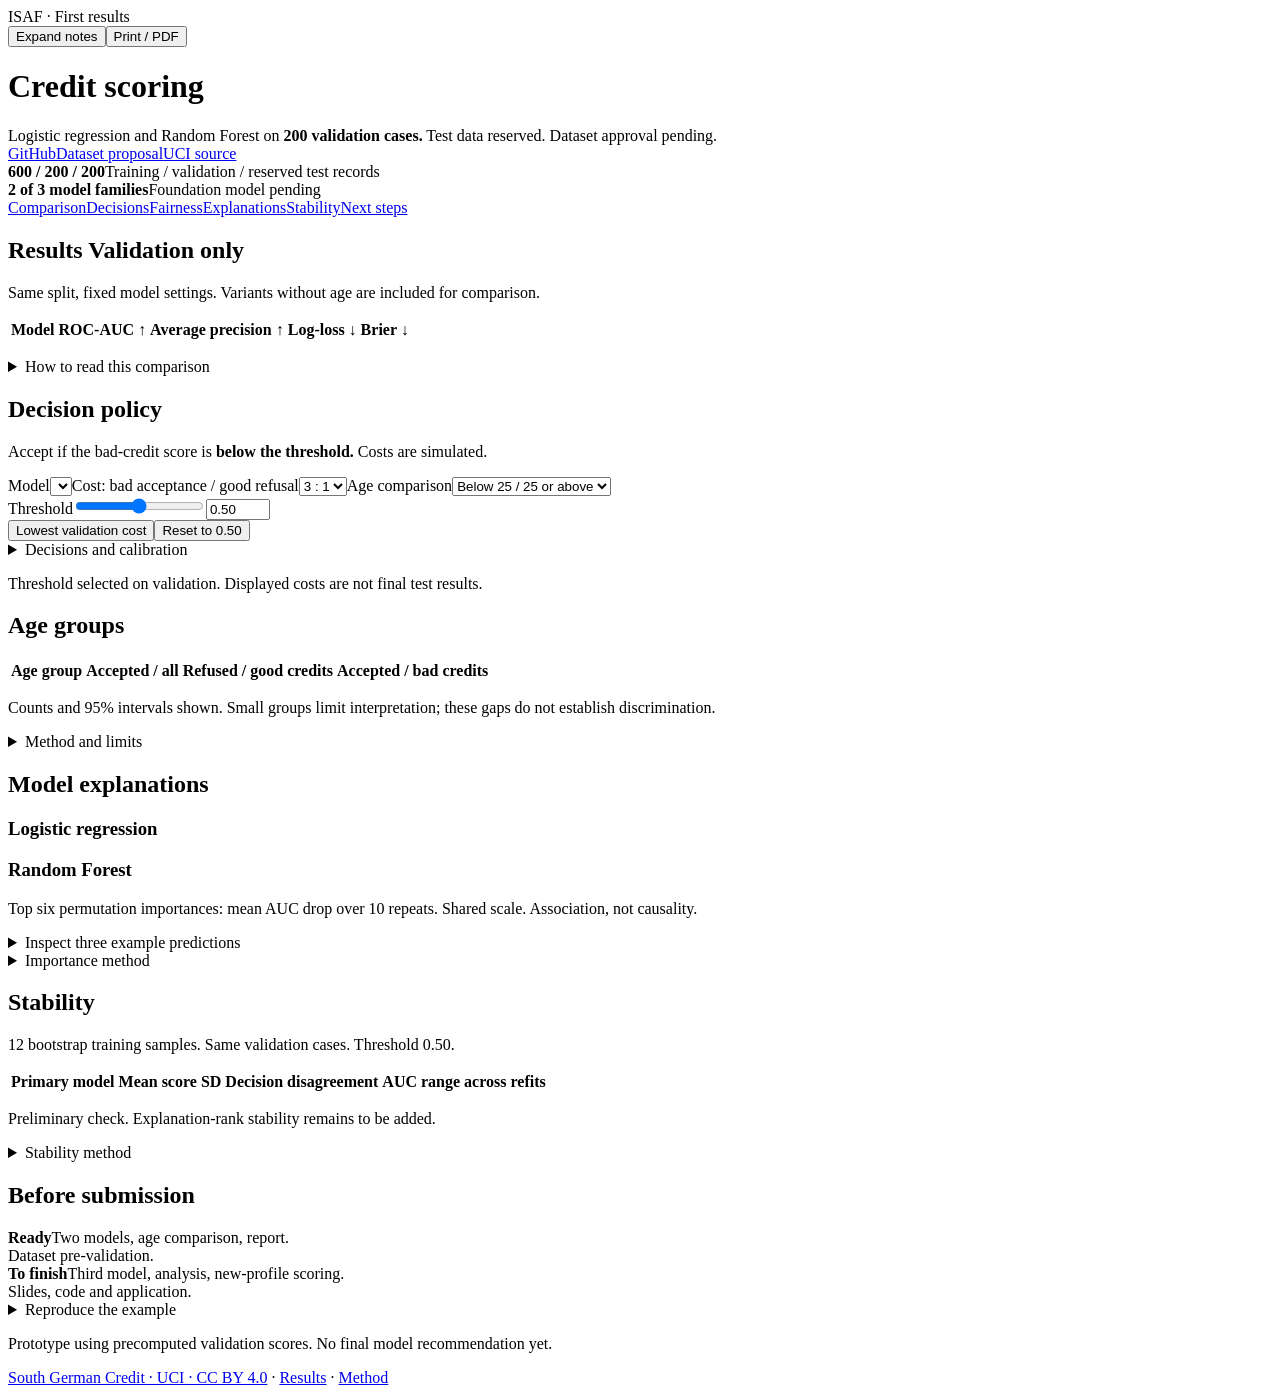
==== commit 5227baad: "Remove redundant dataset footer note" ====
--- a/web/report.html
+++ b/web/report.html
@@ -28,6 +28,6 @@
 <section class="block" id="next"><h2>Before submission</h2><div class="progress"><div><b>Ready</b>Two models, age comparison, report.</div><div>Dataset pre-validation.</div><div><b>To finish</b>Third model, analysis, new-profile scoring.</div><div>Slides, code and application.</div></div>
 <details class="technical"><summary>Reproduce the example</summary><p>From the repository root, create a Python environment, install <code>requirements.txt</code>, then run <code>python benchmark.py</code> and <code>python build_report.py</code>. Open <code>docs/index.html</code>. It is self-contained and works offline. Fitted pipelines are saved locally in <code>models/</code>; public results contain validation predictions only.</p><p id="versions"></p><p>Model settings: regularised logistic regression with C=1; Random Forest with 250 trees, minimum leaf size 5 and square-root feature sampling. No tuning of those settings was conducted.</p></details>
 <p class="note">Prototype using precomputed validation scores. No final model recommendation yet.</p></section>
-<footer class="foot"><a href="https://doi.org/10.24432/C5QG88">South German Credit · UCI · CC BY 4.0</a> · <a href="https://github.com/RemiBp/fairness-credit-scoring/tree/main/results">Results</a> · <a href="https://github.com/RemiBp/fairness-credit-scoring/blob/main/docs/protocol.md">Method</a><p>1973-1975 data. Bad credits oversampled; amounts transformed. Educational study.</p></footer>
+<footer class="foot"><a href="https://doi.org/10.24432/C5QG88">South German Credit · UCI · CC BY 4.0</a> · <a href="https://github.com/RemiBp/fairness-credit-scoring/tree/main/results">Results</a> · <a href="https://github.com/RemiBp/fairness-credit-scoring/blob/main/docs/protocol.md">Method</a></footer>
 <noscript><p class="callout">Enable JavaScript to display the computed metrics and use the controls. The JSON results are available in the repository.</p></noscript></main><script id="benchmark-data" type="application/json">__DATA__</script><script>__METRICS__
 __APP__</script></body></html>
